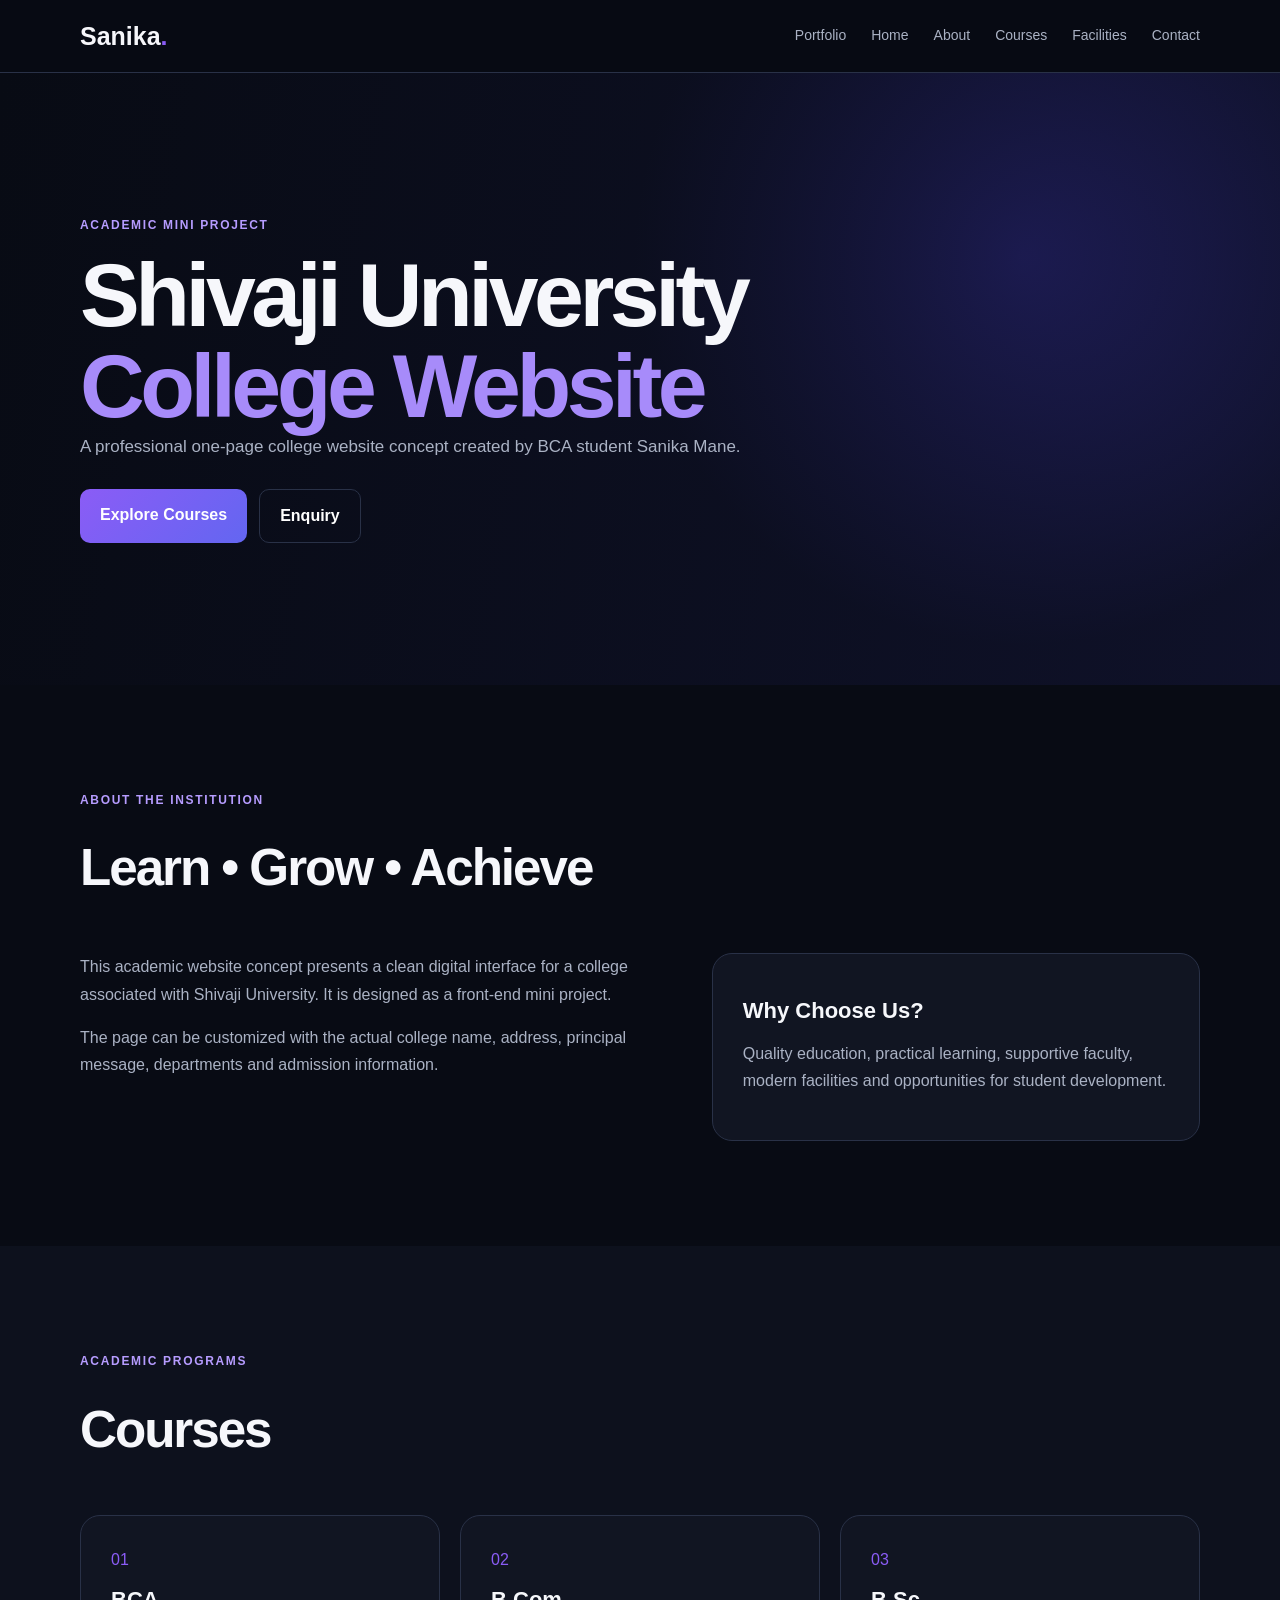
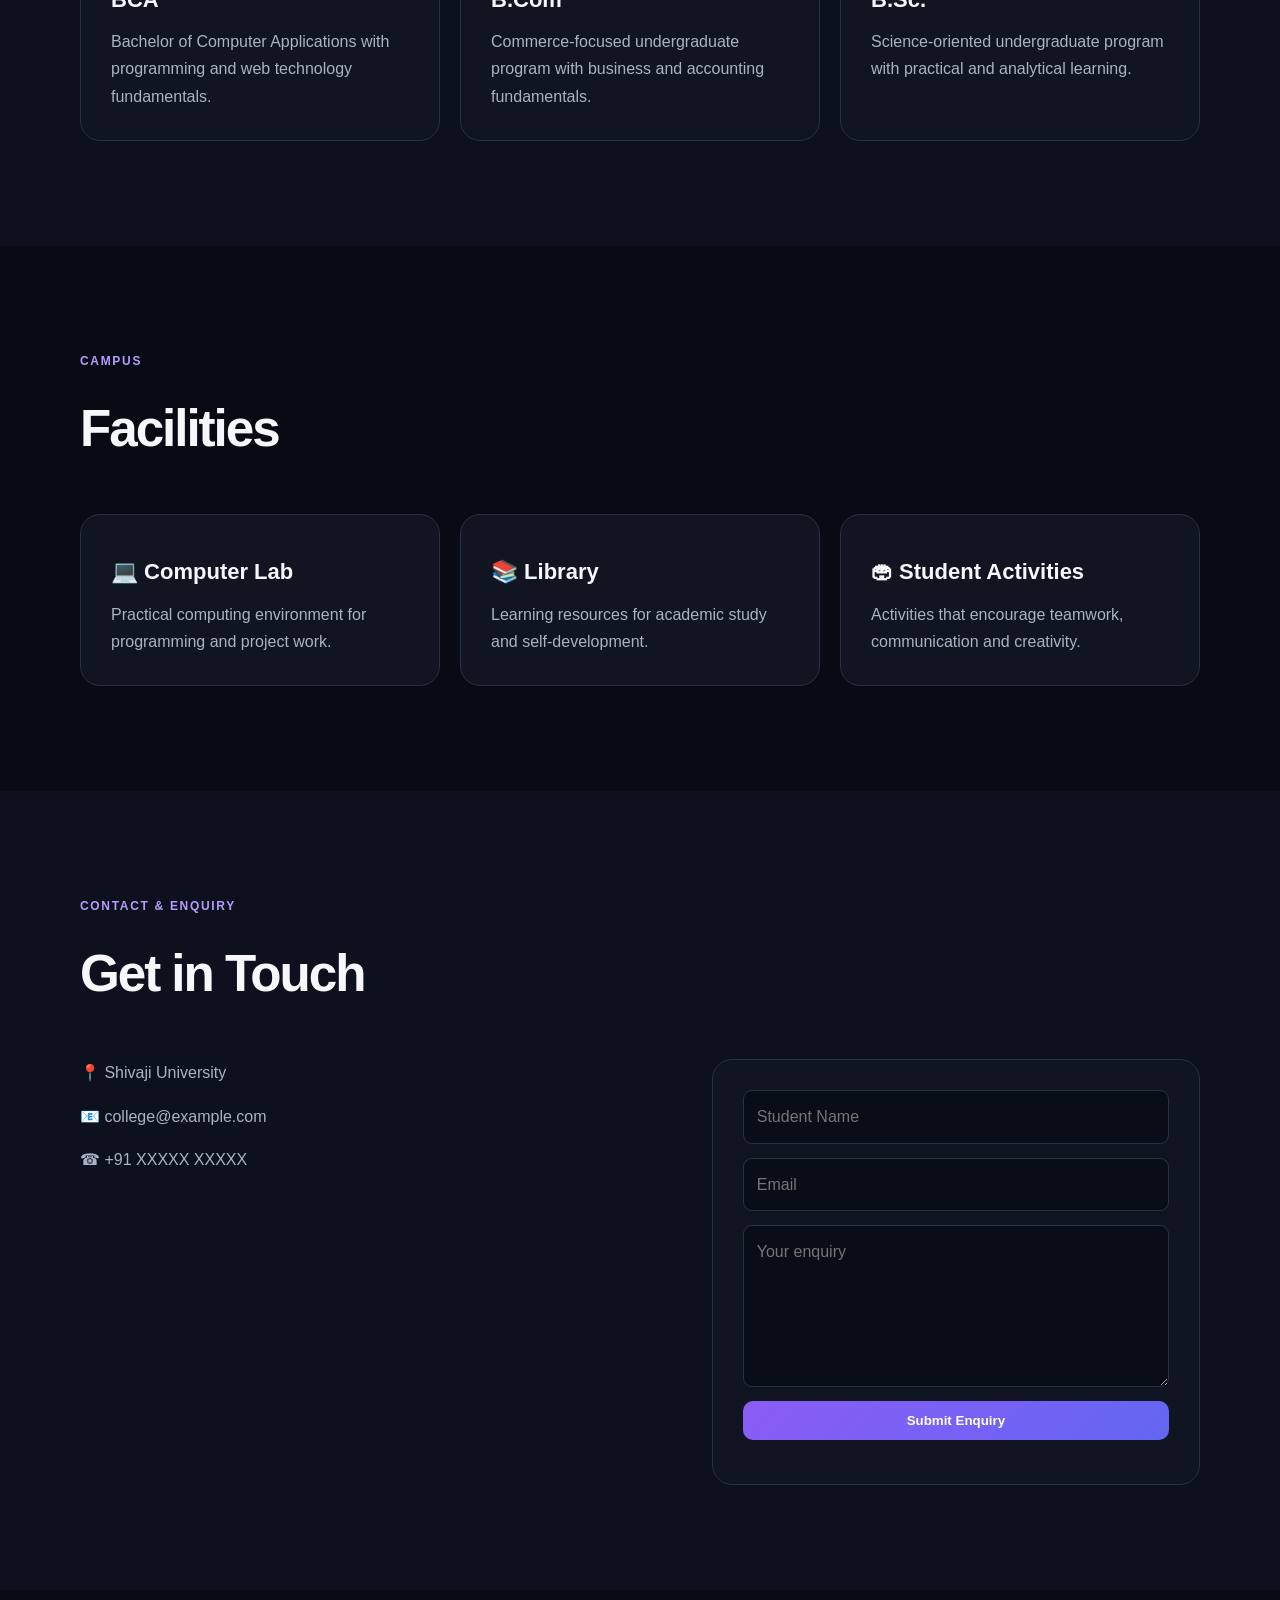
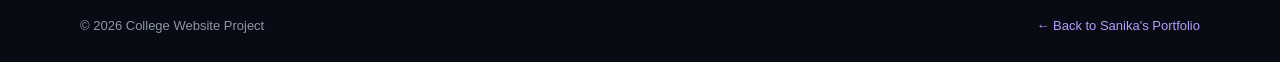
==== college.html @ cb8788f7 "Add files via upload" ====
<!DOCTYPE html>
<html lang="en">
<head>
<meta charset="UTF-8"><meta name="viewport" content="width=device-width, initial-scale=1.0">
<title>Shivaji University College | Project Website</title><link rel="stylesheet" href="style.css">
</head>
<body>
<header class="header"><nav class="nav container"><a class="logo" href="index.html">Sanika<span>.</span></a><button class="menu" onclick="toggleMenu()">☰</button><div class="nav-links" id="navLinks"><a href="index.html">Portfolio</a><a href="#college-home">Home</a><a href="#about-college">About</a><a href="#courses">Courses</a><a href="#facilities">Facilities</a><a href="#contact-college">Contact</a></div></nav></header>

<section id="college-home" class="college-hero"><div class="container"><p class="eyebrow">ACADEMIC MINI PROJECT</p><h1>Shivaji University<br><span>College Website</span></h1><p class="lead">A professional one-page college website concept created by BCA student Sanika Mane.</p><div class="actions"><a class="btn" href="#courses">Explore Courses</a><a class="btn outline" href="#contact-college">Enquiry</a></div></div></section>

<section id="about-college" class="section"><div class="container"><p class="eyebrow">ABOUT THE INSTITUTION</p><h2 class="section-title">Learn • Grow • Achieve</h2><div class="two-col"><div><p>This academic website concept presents a clean digital interface for a college associated with Shivaji University. It is designed as a front-end mini project.</p><p>The page can be customized with the actual college name, address, principal message, departments and admission information.</p></div><div class="card"><h3>Why Choose Us?</h3><p>Quality education, practical learning, supportive faculty, modern facilities and opportunities for student development.</p></div></div></div></section>

<section id="courses" class="section dark"><div class="container"><p class="eyebrow">ACADEMIC PROGRAMS</p><h2 class="section-title">Courses</h2><div class="cards-3"><div class="card"><span class="number">01</span><h3>BCA</h3><p>Bachelor of Computer Applications with programming and web technology fundamentals.</p></div><div class="card"><span class="number">02</span><h3>B.Com</h3><p>Commerce-focused undergraduate program with business and accounting fundamentals.</p></div><div class="card"><span class="number">03</span><h3>B.Sc.</h3><p>Science-oriented undergraduate program with practical and analytical learning.</p></div></div></div></section>

<section id="facilities" class="section"><div class="container"><p class="eyebrow">CAMPUS</p><h2 class="section-title">Facilities</h2><div class="cards-3"><div class="card"><h3>💻 Computer Lab</h3><p>Practical computing environment for programming and project work.</p></div><div class="card"><h3>📚 Library</h3><p>Learning resources for academic study and self-development.</p></div><div class="card"><h3>🏟 Student Activities</h3><p>Activities that encourage teamwork, communication and creativity.</p></div></div></div></section>

<section id="contact-college" class="section dark"><div class="container"><p class="eyebrow">CONTACT & ENQUIRY</p><h2 class="section-title">Get in Touch</h2><div class="two-col"><div><p>📍 Shivaji University</p><p>📧 college@example.com</p><p>☎ +91 XXXXX XXXXX</p></div><form class="card form" onsubmit="demoSubmit(event)"><input required placeholder="Student Name"><input required type="email" placeholder="Email"><textarea required rows="5" placeholder="Your enquiry"></textarea><button class="btn">Submit Enquiry</button><small id="formMsg"></small></form></div></div></section>

<footer><div class="container footer-flex"><span>© <span id="year"></span> College Website Project</span><a href="index.html">← Back to Sanika's Portfolio</a></div></footer>
<script src="script.js"></script>
</body></html>
---- style.css ----
*{box-sizing:border-box;margin:0;padding:0}html{scroll-behavior:smooth}:root{--bg:#080b14;--surface:#111522;--surface2:#171d2c;--text:#f6f7fb;--muted:#aab2c4;--line:#293147;--purple:#8b5cf6;--cyan:#22d3ee}body{font-family:Inter,Arial,sans-serif;background:var(--bg);color:var(--text);line-height:1.7}a{text-decoration:none;color:inherit}.container{width:min(1120px,92%);margin:auto}.header{position:sticky;top:0;z-index:99;background:rgba(8,11,20,.92);backdrop-filter:blur(12px);border-bottom:1px solid var(--line)}.nav{height:72px;display:flex;align-items:center;justify-content:space-between}.logo{font:700 25px "Trebuchet MS",sans-serif}.logo span{color:var(--purple)}.nav-links{display:flex;gap:25px;color:var(--muted);font-size:14px}.nav-links a:hover{color:#fff}.menu{display:none;background:none;border:0;color:#fff;font-size:25px}.hero,.shop-hero,.college-hero{min-height:calc(100vh - 72px);display:flex;align-items:center;background:radial-gradient(circle at 80% 20%,rgba(139,92,246,.2),transparent 32%),radial-gradient(circle at 15% 80%,rgba(34,211,238,.1),transparent 28%)}.hero-grid,.shop-hero-inner{display:grid;grid-template-columns:1.3fr .7fr;gap:70px;align-items:center}.hero-grid{padding:90px 0}.eyebrow{color:#b69cff;font-weight:800;letter-spacing:.14em;font-size:12px;margin-bottom:14px}.hero h1,.shop-hero h1,.college-hero h1{font-size:clamp(3rem,7vw,5.8rem);line-height:1.02;letter-spacing:-.05em}.hero h1 span,.shop-hero h1 span,.college-hero h1 span{color:#a78bfa}.hero h2{color:#67e8f9;margin:20px 0 12px;font-size:20px}.lead{color:var(--muted);max-width:680px;font-size:17px}.actions{display:flex;gap:12px;flex-wrap:wrap;margin-top:28px}.btn{display:inline-block;border:0;border-radius:10px;padding:12px 20px;background:linear-gradient(135deg,var(--purple),#6366f1);color:#fff;font-weight:800;cursor:pointer}.btn.outline{background:transparent;border:1px solid var(--line)}.profile-card,.card{background:var(--surface);border:1px solid var(--line);border-radius:20px}.profile-card{text-align:center;padding:40px 25px}.avatar{width:190px;height:190px;margin:0 auto 25px;border-radius:50%;padding:7px;background:conic-gradient(var(--purple),var(--cyan),var(--purple));display:grid;place-items:center;font-size:55px;font-weight:900}.avatar:after{content:"SM";width:100%;height:100%;border-radius:50%;background:#0b0f19;display:grid;place-items:center}.profile-card h2{font-size:28px}.profile-card p{color:var(--muted)}.profile-tags{display:flex;justify-content:center;gap:8px;flex-wrap:wrap;margin-top:20px}.profile-tags span,.label{font-size:11px;background:#20263a;padding:5px 9px;border-radius:999px;color:#c8cfe0}.section{padding:105px 0}.dark{background:#0d111d}.section-title{font-size:clamp(2.2rem,4vw,3.5rem);letter-spacing:-.04em;margin-bottom:42px}.two-col{display:grid;grid-template-columns:1.1fr .9fr;gap:35px}.two-col>div>p{color:var(--muted);margin-bottom:16px}.card{padding:30px}.card h3{font-size:22px;margin:8px 0 10px}.card p{color:var(--muted)}.timeline-card{display:flex;gap:25px;padding:35px;background:var(--surface);border:1px solid var(--line);border-radius:20px}.big-icon{font-size:42px}.timeline-card h3{font-size:25px;margin:8px 0}.timeline-card h4{color:#a78bfa}.timeline-card p{color:var(--muted);margin-top:6px}.cards-3{display:grid;grid-template-columns:repeat(3,1fr);gap:20px}.cards-3 .card{transition:.2s}.cards-3 .card:hover{transform:translateY(-5px);border-color:#7355c9}.card b,.number{color:#8b5cf6}.project .number{font-size:32px;font-weight:900}.text-link{display:inline-block;margin-top:18px;color:#67e8f9;font-weight:800}.contact-list{margin-top:25px;display:grid;gap:8px}.contact-list p{color:var(--muted)}.form{display:grid;gap:14px}.form input,.form textarea{width:100%;padding:12px 13px;background:#090d17;color:#fff;border:1px solid var(--line);border-radius:9px;font:inherit;outline:none}.form input:focus,.form textarea:focus{border-color:var(--purple)}.form small{color:#86efac}.footer-flex{display:flex;justify-content:space-between;gap:20px;padding:25px 0;color:#8e96aa;font-size:13px}.footer-flex a{color:#b69cff}.shop-hero,.college-hero{min-height:68vh}.shop-hero-inner{padding:80px 0}.shop-badge{width:260px;height:260px;border-radius:35px;background:linear-gradient(135deg,#7c3aed,#06b6d4);display:grid;place-items:center;text-align:center;font-size:65px;font-weight:900;justify-self:center}.shop-badge small{font-size:12px;letter-spacing:3px}.category-grid{display:flex;gap:12px;flex-wrap:wrap}.category-grid button{padding:11px 18px;border-radius:999px;border:1px solid var(--line);background:var(--surface);color:#fff;cursor:pointer}.shop-head{display:flex;justify-content:space-between;align-items:end;margin-bottom:35px}.cart-box{background:var(--surface);border:1px solid var(--line);padding:10px 15px;border-radius:10px}.product-grid{display:grid;grid-template-columns:repeat(4,1fr);gap:18px}.product{background:var(--surface);border:1px solid var(--line);border-radius:17px;overflow:hidden}.product-visual{height:180px;display:grid;place-items:center;font-size:58px;background:linear-gradient(135deg,#171b2a,#101526)}.product-body{padding:18px}.product-body small{color:#67e8f9}.product-body h3{margin:5px 0}.price{font-size:20px;font-weight:900;margin:10px 0}.add{width:100%;padding:10px;border:0;border-radius:8px;background:#7c3aed;color:#fff;font-weight:800;cursor:pointer}.college-hero{min-height:68vh;background:linear-gradient(100deg,rgba(8,11,20,.96),rgba(18,20,50,.7)),radial-gradient(circle at 80% 30%,#4338ca,transparent 35%)}@media(max-width:850px){.nav-links{display:none;position:absolute;left:0;right:0;top:72px;background:#090d17;padding:18px 4%;flex-direction:column}.nav-links.open{display:flex}.menu{display:block}.hero-grid,.shop-hero-inner,.two-col{grid-template-columns:1fr}.profile-card{max-width:400px}.cards-3,.product-grid{grid-template-columns:1fr 1fr}.shop-head{align-items:start;gap:15px;flex-direction:column}}@media(max-width:550px){.hero h1,.shop-hero h1,.college-hero h1{font-size:3rem}.cards-3,.product-grid{grid-template-columns:1fr}.timeline-card{flex-direction:column}.footer-flex{flex-direction:column}.nav{height:65px}.nav-links{top:65px}}
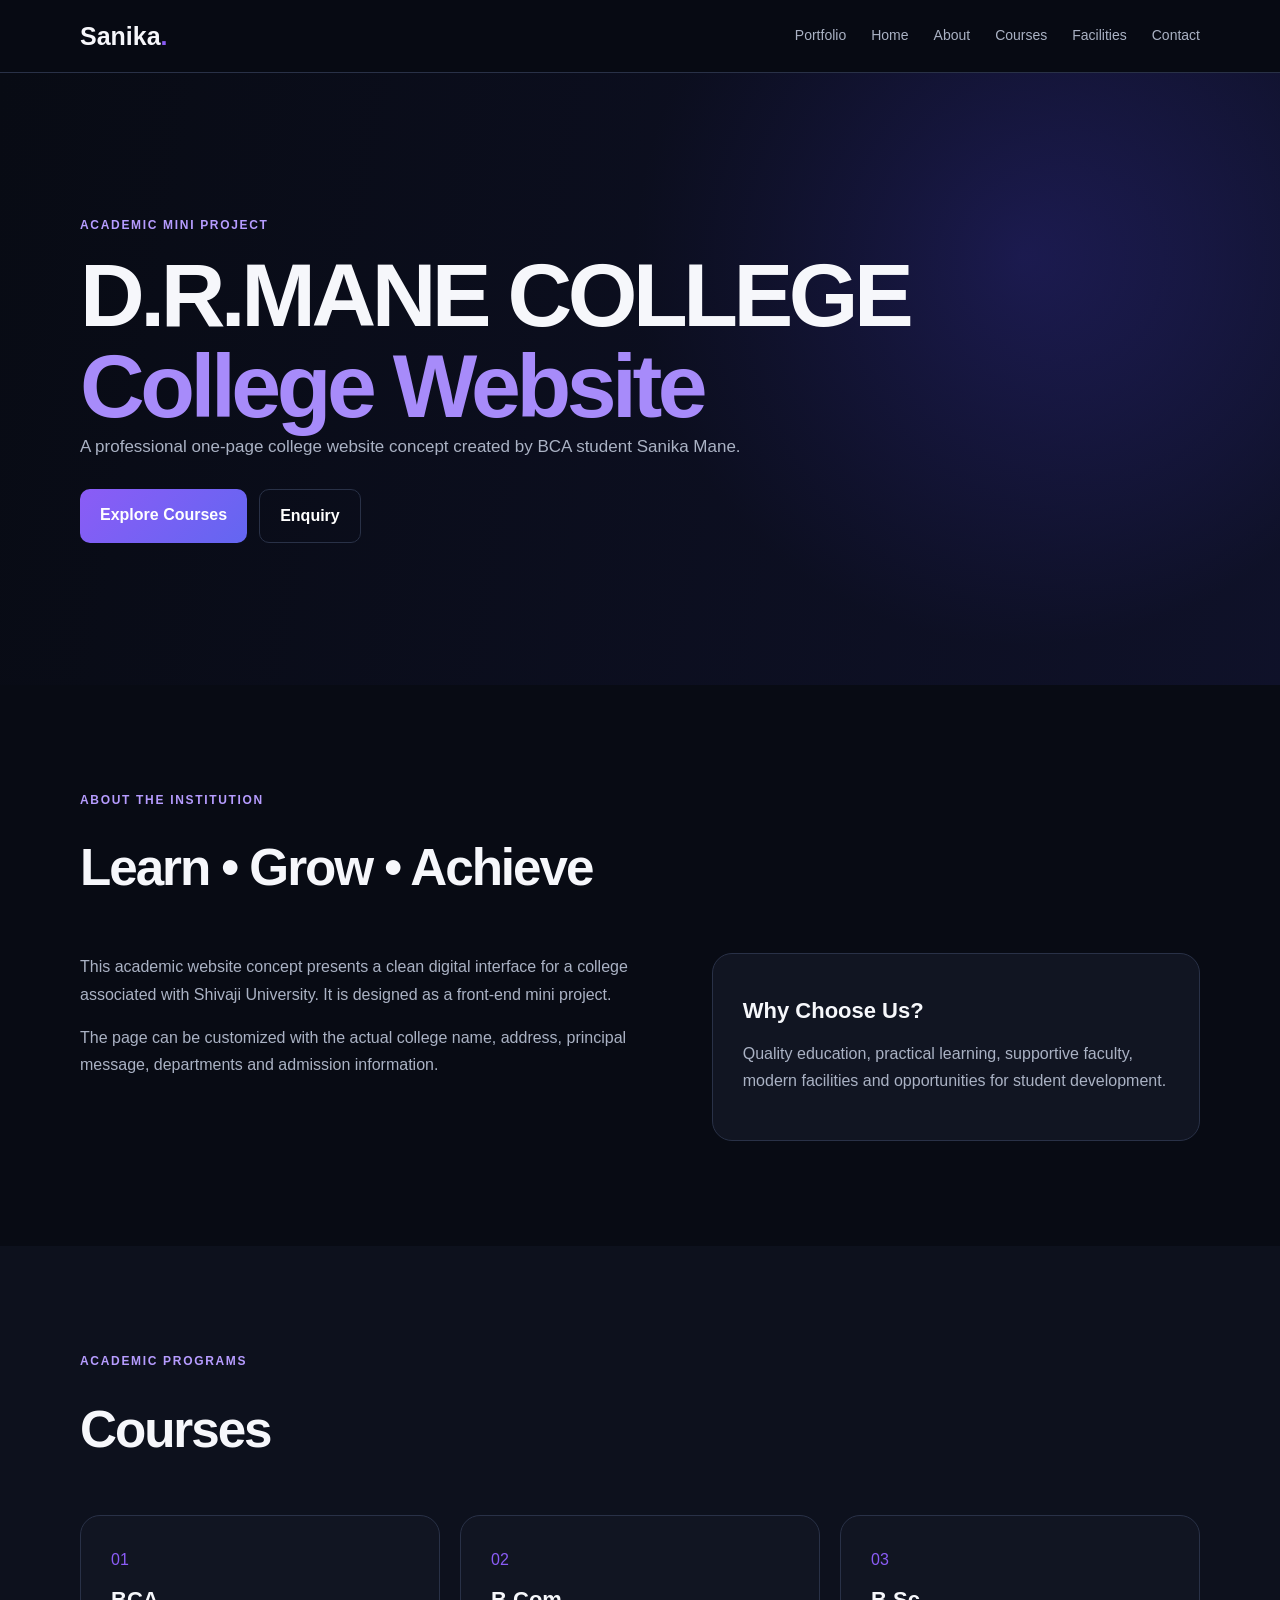
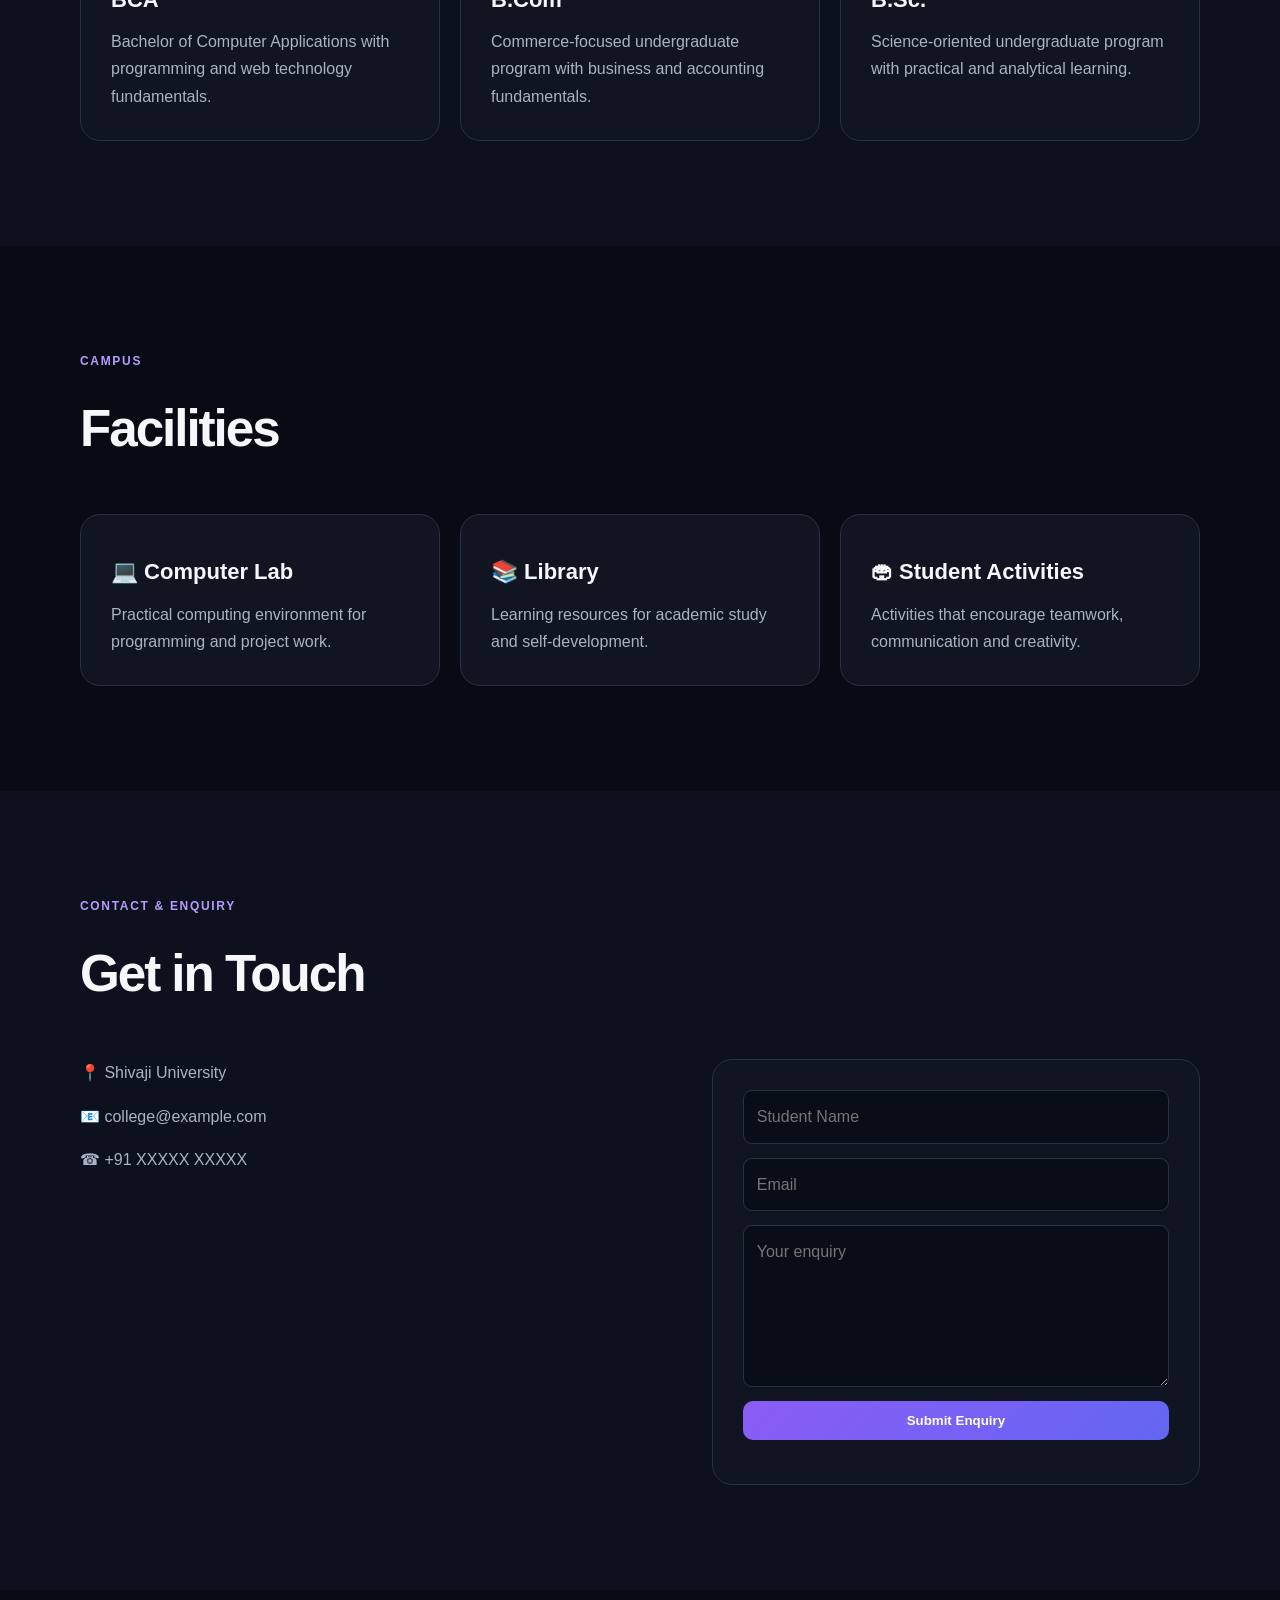
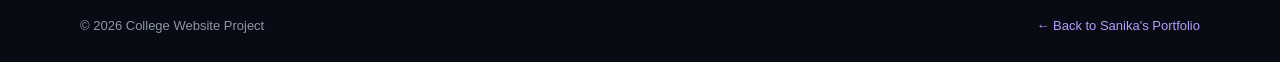
==== commit 6325c49f: "Update college.html" ====
--- a/college.html
+++ b/college.html
@@ -2,12 +2,12 @@
 <html lang="en">
 <head>
 <meta charset="UTF-8"><meta name="viewport" content="width=device-width, initial-scale=1.0">
-<title>Shivaji University College | Project Website</title><link rel="stylesheet" href="style.css">
+<title>D.R.MANE COLLEGE| Project Website</title><link rel="stylesheet" href="style.css">
 </head>
 <body>
 <header class="header"><nav class="nav container"><a class="logo" href="index.html">Sanika<span>.</span></a><button class="menu" onclick="toggleMenu()">☰</button><div class="nav-links" id="navLinks"><a href="index.html">Portfolio</a><a href="#college-home">Home</a><a href="#about-college">About</a><a href="#courses">Courses</a><a href="#facilities">Facilities</a><a href="#contact-college">Contact</a></div></nav></header>
 
-<section id="college-home" class="college-hero"><div class="container"><p class="eyebrow">ACADEMIC MINI PROJECT</p><h1>Shivaji University<br><span>College Website</span></h1><p class="lead">A professional one-page college website concept created by BCA student Sanika Mane.</p><div class="actions"><a class="btn" href="#courses">Explore Courses</a><a class="btn outline" href="#contact-college">Enquiry</a></div></div></section>
+<section id="college-home" class="college-hero"><div class="container"><p class="eyebrow">ACADEMIC MINI PROJECT</p><h1>D.R.MANE COLLEGE <br><span>College Website</span></h1><p class="lead">A professional one-page college website concept created by BCA student Sanika Mane.</p><div class="actions"><a class="btn" href="#courses">Explore Courses</a><a class="btn outline" href="#contact-college">Enquiry</a></div></div></section>
 
 <section id="about-college" class="section"><div class="container"><p class="eyebrow">ABOUT THE INSTITUTION</p><h2 class="section-title">Learn • Grow • Achieve</h2><div class="two-col"><div><p>This academic website concept presents a clean digital interface for a college associated with Shivaji University. It is designed as a front-end mini project.</p><p>The page can be customized with the actual college name, address, principal message, departments and admission information.</p></div><div class="card"><h3>Why Choose Us?</h3><p>Quality education, practical learning, supportive faculty, modern facilities and opportunities for student development.</p></div></div></div></section>
 
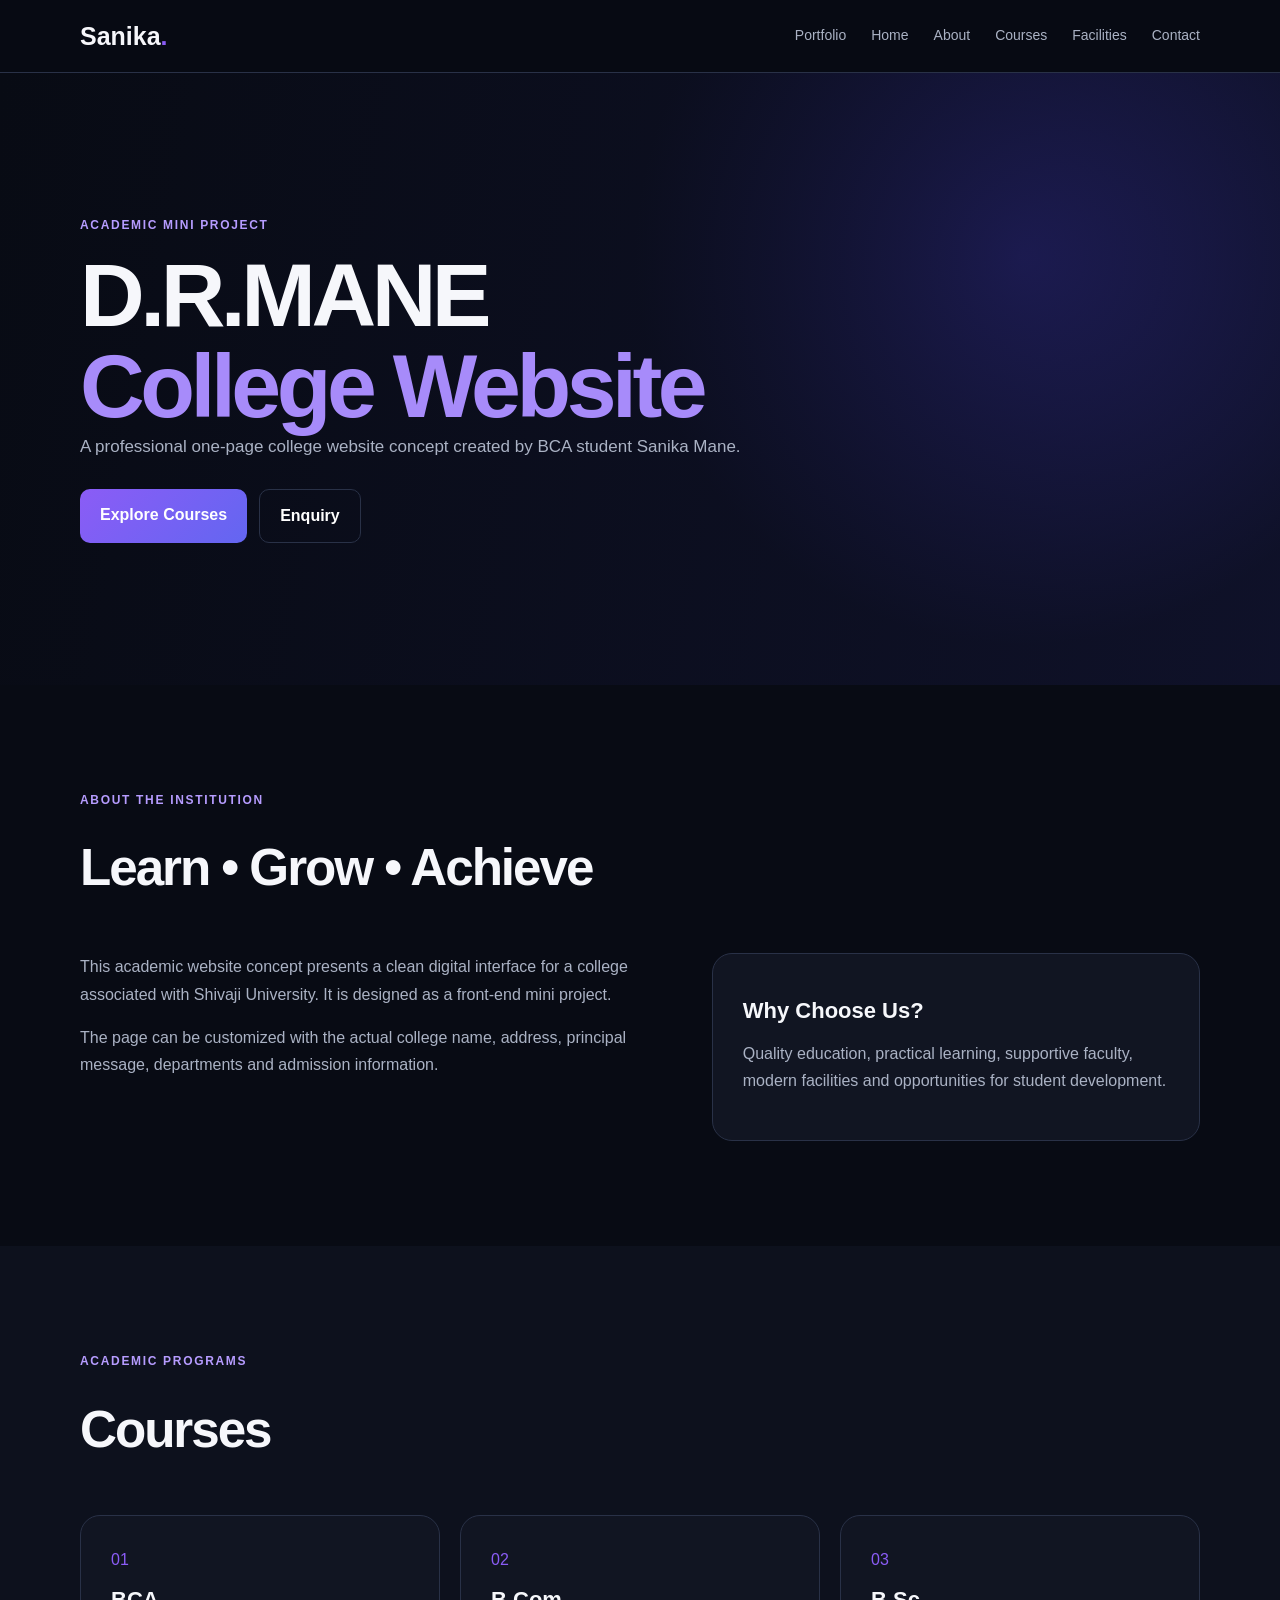
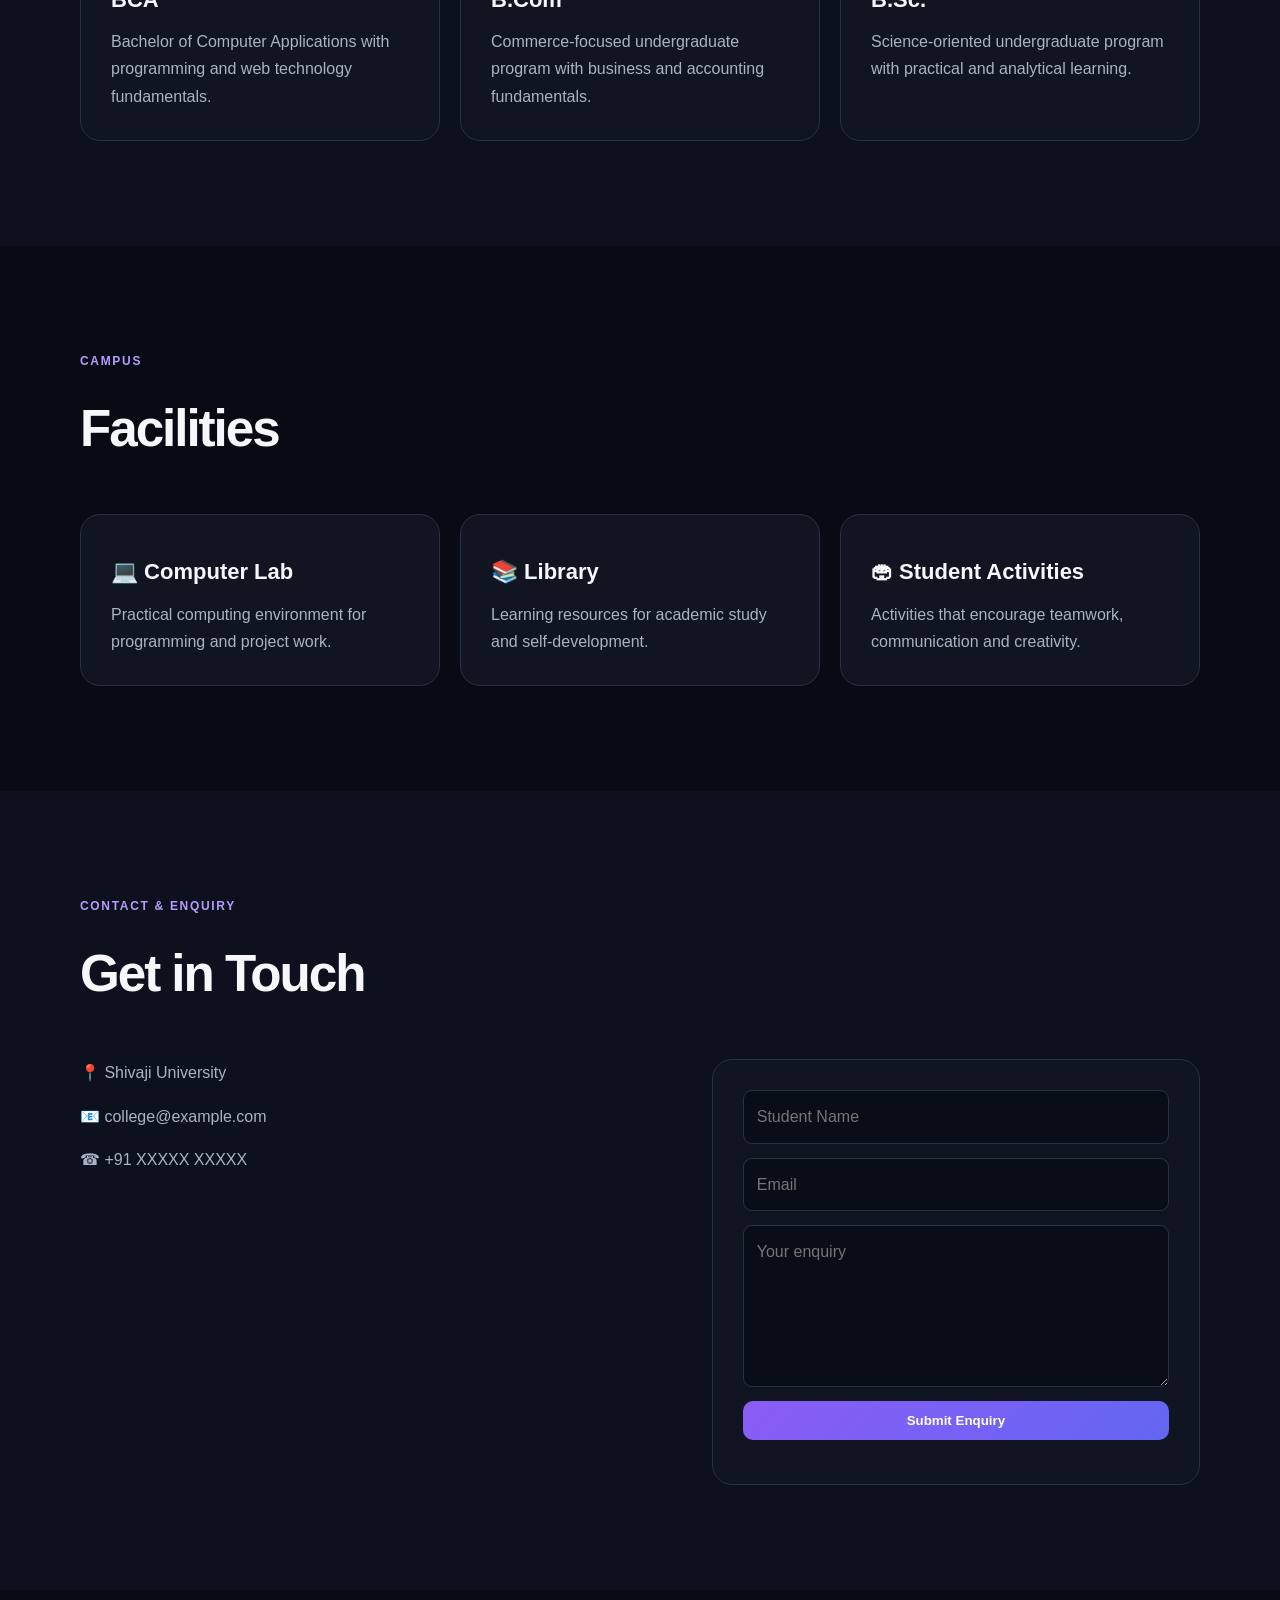
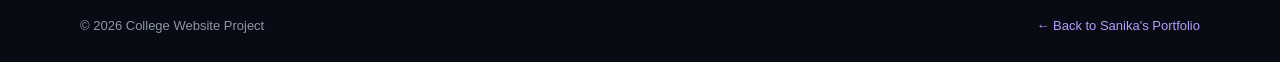
==== commit b8f61a70: "Update college.html" ====
--- a/college.html
+++ b/college.html
@@ -2,12 +2,12 @@
 <html lang="en">
 <head>
 <meta charset="UTF-8"><meta name="viewport" content="width=device-width, initial-scale=1.0">
-<title>D.R.MANE COLLEGE| Project Website</title><link rel="stylesheet" href="style.css">
+<title>D.R.MANE| Project Website</title><link rel="stylesheet" href="style.css">
 </head>
 <body>
 <header class="header"><nav class="nav container"><a class="logo" href="index.html">Sanika<span>.</span></a><button class="menu" onclick="toggleMenu()">☰</button><div class="nav-links" id="navLinks"><a href="index.html">Portfolio</a><a href="#college-home">Home</a><a href="#about-college">About</a><a href="#courses">Courses</a><a href="#facilities">Facilities</a><a href="#contact-college">Contact</a></div></nav></header>
 
-<section id="college-home" class="college-hero"><div class="container"><p class="eyebrow">ACADEMIC MINI PROJECT</p><h1>D.R.MANE COLLEGE <br><span>College Website</span></h1><p class="lead">A professional one-page college website concept created by BCA student Sanika Mane.</p><div class="actions"><a class="btn" href="#courses">Explore Courses</a><a class="btn outline" href="#contact-college">Enquiry</a></div></div></section>
+<section id="college-home" class="college-hero"><div class="container"><p class="eyebrow">ACADEMIC MINI PROJECT</p><h1>D.R.MANE  <br><span>College Website</span></h1><p class="lead">A professional one-page college website concept created by BCA student Sanika Mane.</p><div class="actions"><a class="btn" href="#courses">Explore Courses</a><a class="btn outline" href="#contact-college">Enquiry</a></div></div></section>
 
 <section id="about-college" class="section"><div class="container"><p class="eyebrow">ABOUT THE INSTITUTION</p><h2 class="section-title">Learn • Grow • Achieve</h2><div class="two-col"><div><p>This academic website concept presents a clean digital interface for a college associated with Shivaji University. It is designed as a front-end mini project.</p><p>The page can be customized with the actual college name, address, principal message, departments and admission information.</p></div><div class="card"><h3>Why Choose Us?</h3><p>Quality education, practical learning, supportive faculty, modern facilities and opportunities for student development.</p></div></div></div></section>
 
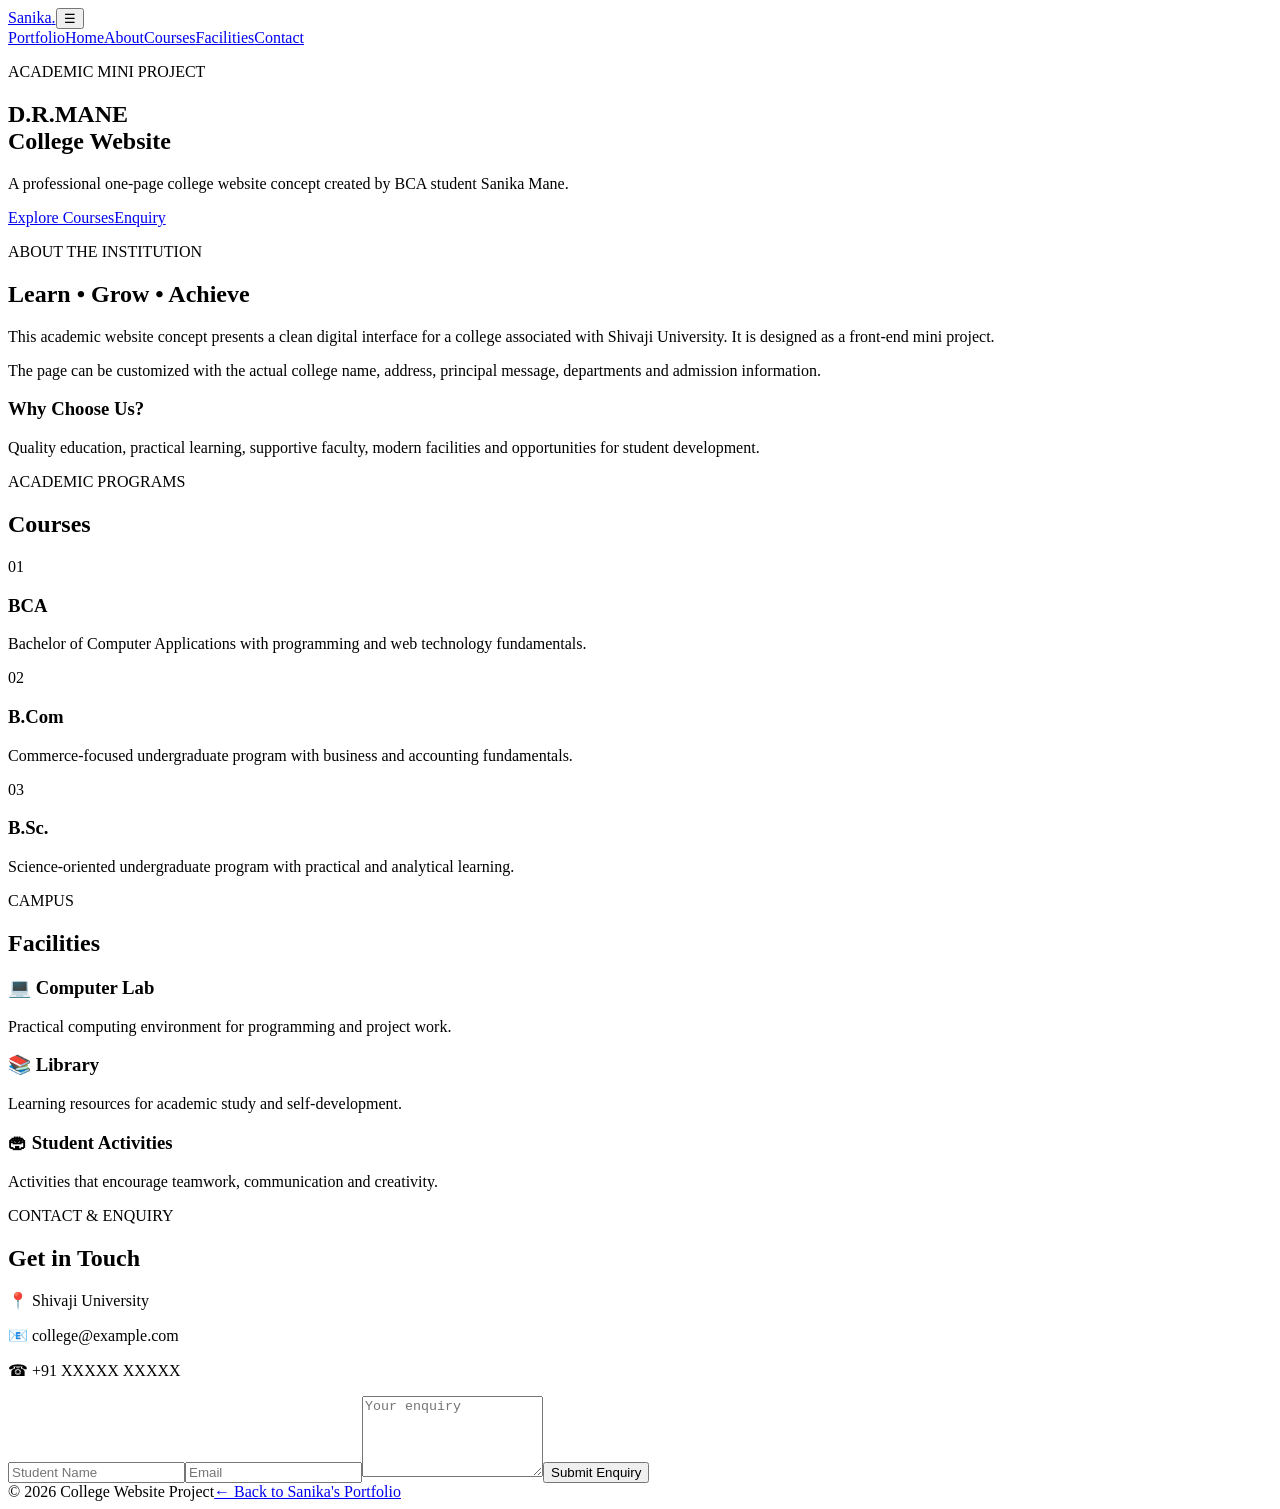
==== commit 51985d56: "Update college.html" ====
--- a/college.html
+++ b/college.html
@@ -1,7 +1,7 @@
 <!DOCTYPE html>
 <html lang="en">
 <head>
-<meta charset="UTF-8"><meta name="viewport" content="width=device-width, initial-scale=1.0">
+<meta charset="UTF-8"><meta name="viewport" content="width=device-width, initial-scale=1.0 >
 <title>D.R.MANE| Project Website</title><link rel="stylesheet" href="style.css">
 </head>
 <body>
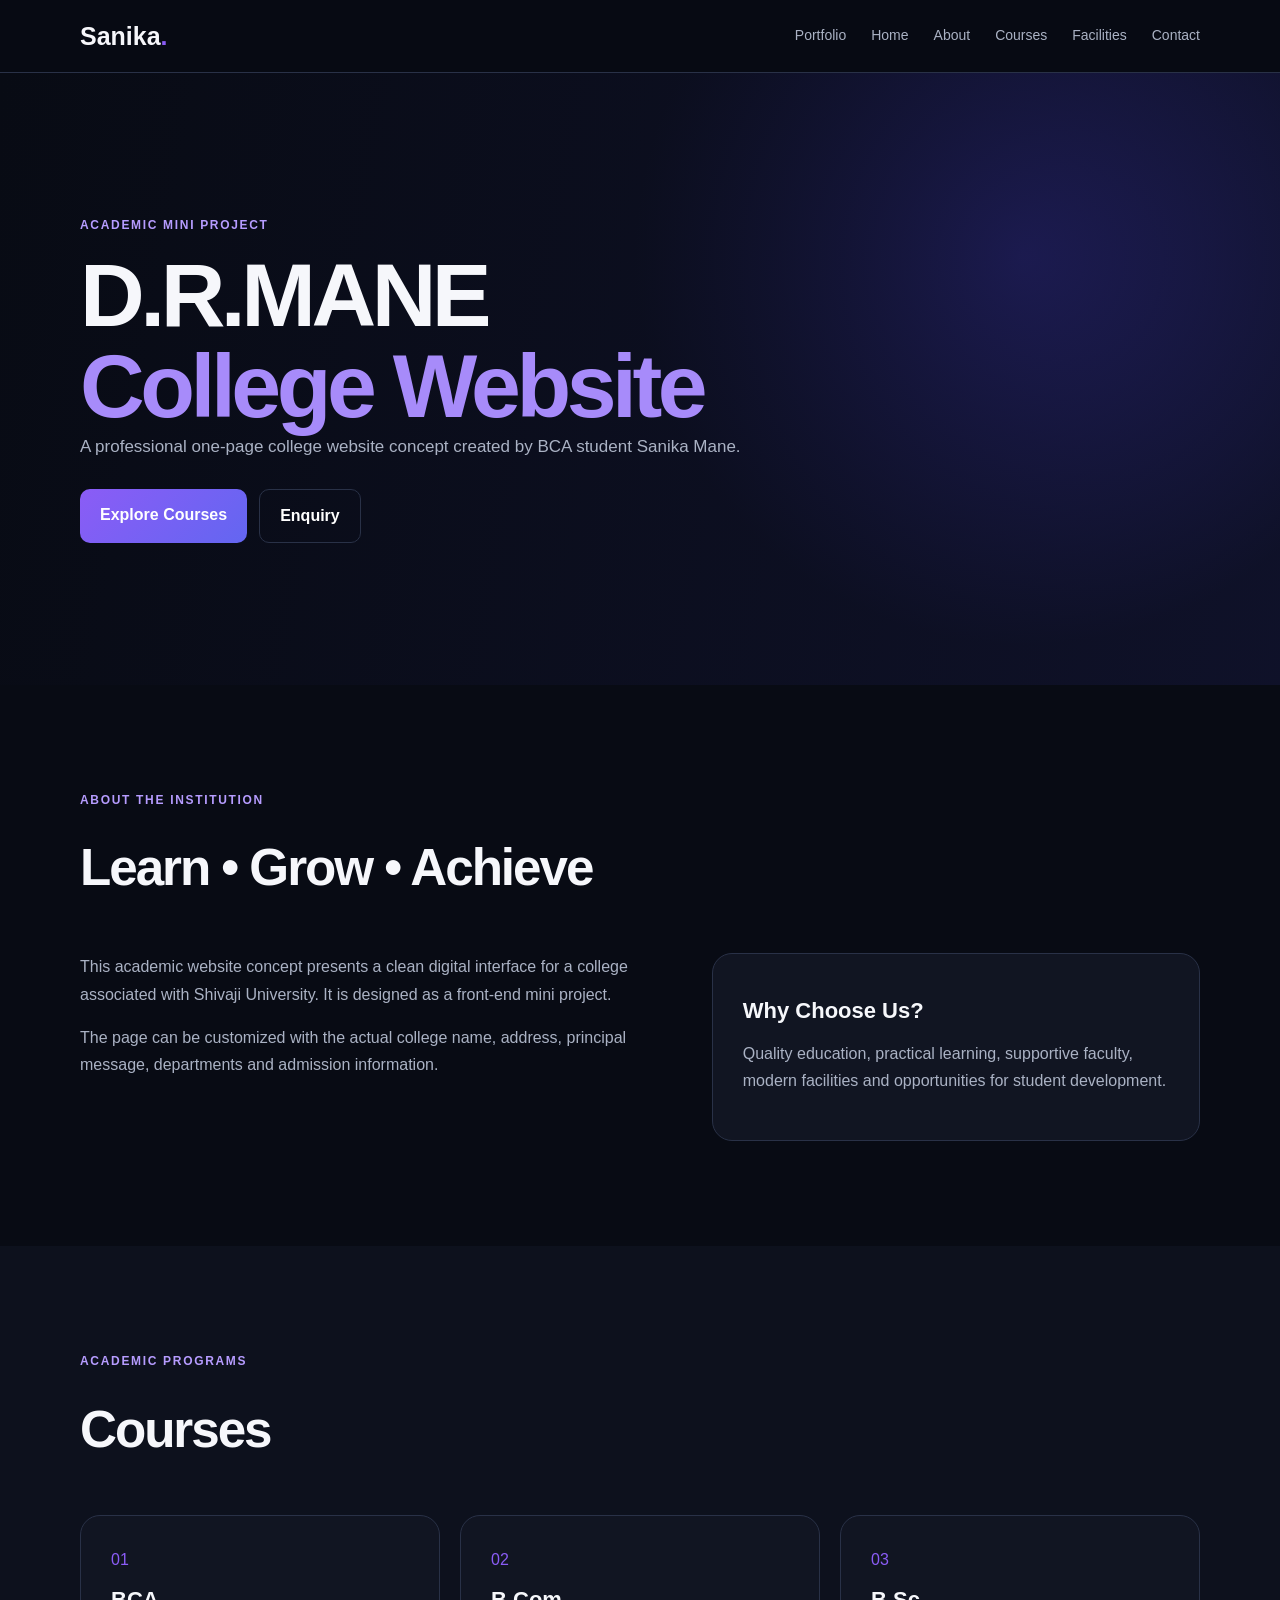
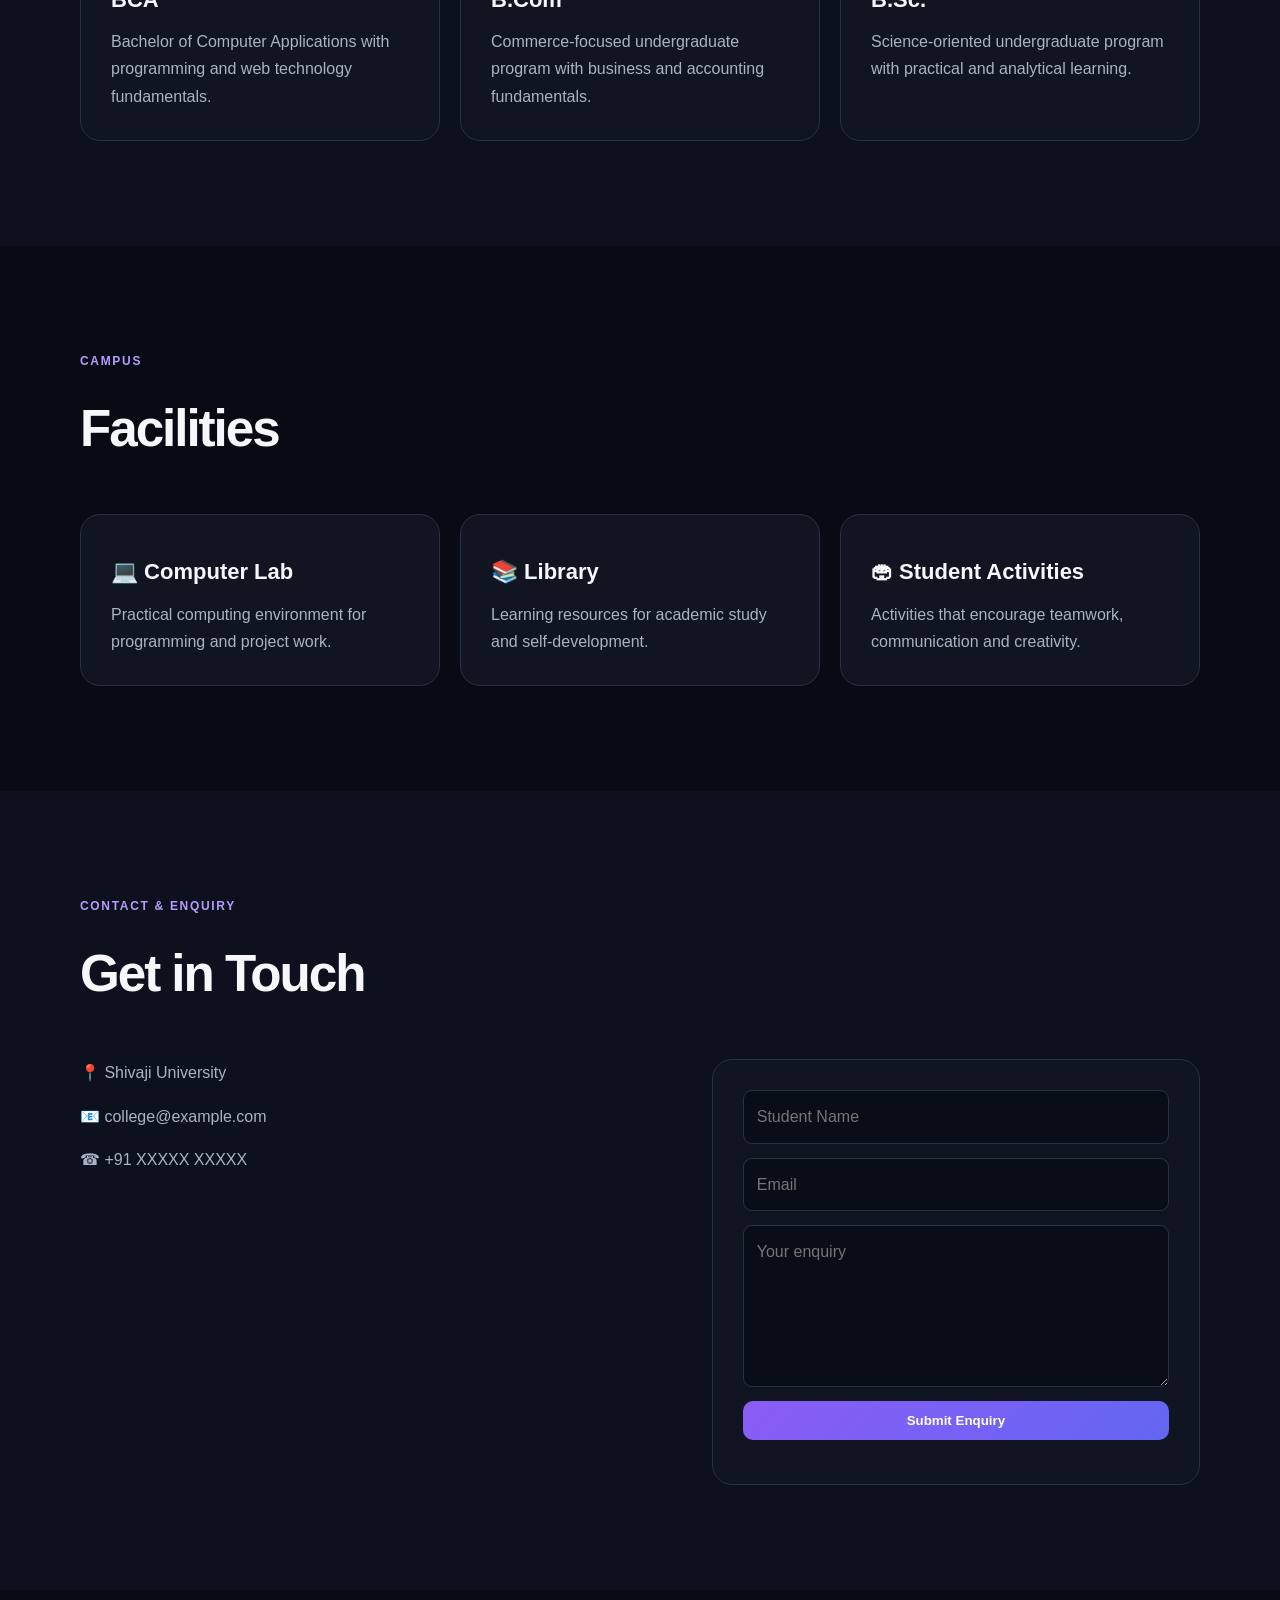
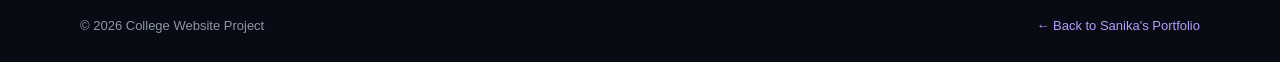
==== commit 6d5f1c4d: "Update college.html" ====
--- a/college.html
+++ b/college.html
@@ -1,7 +1,7 @@
 <!DOCTYPE html>
 <html lang="en">
 <head>
-<meta charset="UTF-8"><meta name="viewport" content="width=device-width, initial-scale=1.0 >
+<meta charset="UTF-8"><meta name="viewport" content="width=device-width, initial-scale=1.0" >
 <title>D.R.MANE| Project Website</title><link rel="stylesheet" href="style.css">
 </head>
 <body>
